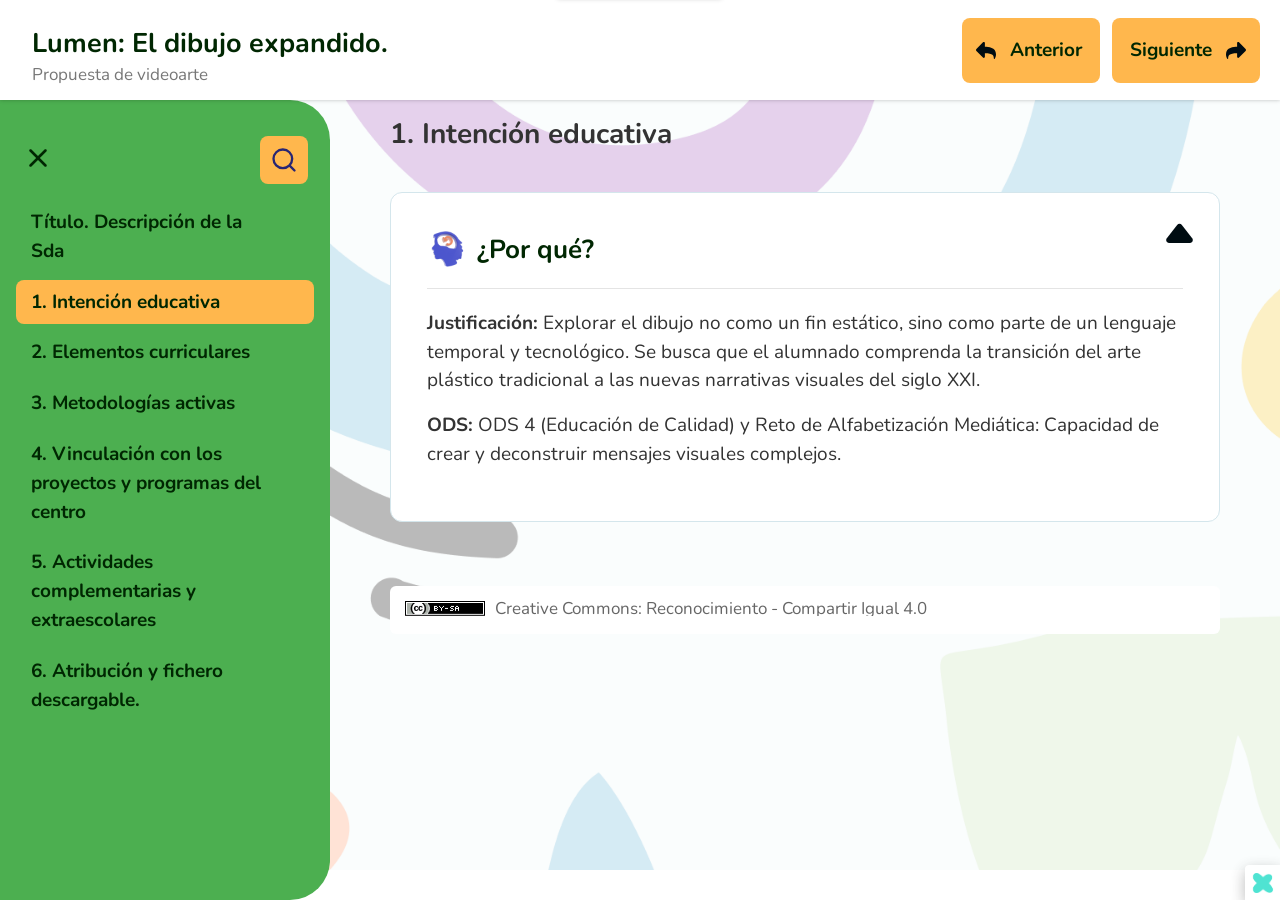
==== html/1-intencion-educativa.html @ 03135a55 "Estructura carpetas" ====
<!DOCTYPE html>
<html lang="es" id="exe-page-mopy9gt0-d9lezo7zp">
<head>
<meta charset="utf-8">
<meta name="generator" content="eXeLearning v4.0.0">
<meta name="viewport" content="width=device-width, initial-scale=1">
<link rel="license" type="text/html" href="https://creativecommons.org/licenses/by-sa/4.0/">
<title>1. Intención educativa | Lumen: El dibujo expandido.</title>
<link rel="icon" type="image/x-icon" href="../libs/favicon.ico">
<meta name="description" content="Etapa y Nivel: 2º Bachillerato 

Materias implicadas: Dibujo Artístico II y Fundamentos del Arte II.

Agrupamientos y Organización:

-Equipos de producción (3 alumnos): Para el rodaje y edición.
-Individual: Creación del storyboard dibujado y bitácora teórica.

Organización: El aula de dibujo se transforma en un &quot;set de experimentación&quot; con zonas de iluminación controlada.

Temporalización: 10 sesiones (4 teóricas de análisis y guionización, 6 prácticas de grabación y montaje).

Productos finales:

-Infografía Interactiva (Obligatorio): Un &quot;Moodboard Interactivo&quot; que incluya los referentes del videoarte (ej. Bill Viola, Nam June Paik) y los esquemas de iluminación/composición dibujados por el alumnado.
-Pieza de Videoarte (Opción Vídeo): Creación de una obra audiovisual de 1 a 2 minutos que combine dibujo analógico (stop-motion, dibujo sobre metraje o texturas reales) con edición digital, explorando un concepto abstracto.

Herramientas tecnológicas: eXelearning, cámaras de smartphone/DSLR, software de edición (Premiere o CapCut), Genially o Canva para la infografía y tabletas gráficas (opcional).">
<script>document.querySelector("html").classList.add("js");</script><script src="../libs/jquery/jquery.min.js"> </script><script src="../libs/common_i18n.js"> </script><script src="../libs/common.js"> </script><script src="../libs/exe_export.js"> </script><script src="../search_index.js"> </script><script src="../libs/bootstrap/bootstrap.bundle.min.js"> </script><link rel="stylesheet" href="../libs/bootstrap/bootstrap.min.css">
<script src="../idevices/text/text.js"></script><link rel="stylesheet" href="../idevices/text/text.css">
<link rel="stylesheet" href="../content/css/base.css"><script src="../theme/style.js"> </script><link rel="stylesheet" href="../theme/style.css">
<script src="../libs/exe_math/tex-mml-svg.js"> </script>
</head>
<body class="exe-export exe-web-site">
<script>document.body.className+=" js"</script>
<div class="exe-content exe-export pre-js siteNav-hidden"><a href="#page-mopy9gt0-d9lezo7zp" id="skipNav">Skip to content</a> <nav id="siteNav">
<ul>
<li> <a href="../index.html" class="main-node no-ch">Título. Descripción de la Sda</a>
</li>
<li class="active"> <a href="../html/1-intencion-educativa.html" class="active no-ch">1. Intención educativa</a>
</li>
<li> <a href="../html/2-elementos-curriculares.html" class="no-ch">2. Elementos curriculares</a>
</li>
<li> <a href="../html/3-metodologias-activas.html" class="no-ch">3. Metodologías activas</a>
</li>
<li> <a href="../html/4-vinculacion-con-los-proyectos-y-programas-del-ce.html" class="no-ch">4. Vinculación con los proyectos y programas del centro</a>
</li>
<li> <a href="../html/5-actividades-complementarias-y-extraescolares.html" class="no-ch">5. Actividades complementarias y extraescolares</a>
</li>
<li> <a href="../html/6-atribucion-y-fichero-descargable.html" class="no-ch">6. Atribución y fichero descargable.</a>
</li>
</ul>
</nav><main id="page-mopy9gt0-d9lezo7zp" class="page"> <div id="exe-client-search" data-block-order-string="Caja %e" data-no-results-string="Sin resultados.">
</div>
<header class="main-header">
<div class="package-header"><p class="package-title">Lumen: El dibujo expandido.</p>
<p class="package-subtitle">Propuesta de videoarte</p></div>
<div class="page-header"><h1 class="page-title">1. Intención educativa</h1></div>
</header><div id="page-content-page-mopy9gt0-d9lezo7zp" class="page-content">
<article id="block-mopqwg3k-4oeb1uh8g" class="box">
<header class="box-head">
<div class="box-icon exe-icon">
<img src="../theme/icons/think_alt.png" alt="">
</div>
<h1 class="box-title">¿Por qué?</h1>
<button class="box-toggle box-toggle-on" title="Toggle content">
<span>Toggle content</span>
</button></header>
<div class="box-content">
<div id="idevice-mopqwg3k-d2ndpuplj" class="idevice_node text" data-idevice-path="../idevices/text/" data-idevice-type="text" data-idevice-component-type="json" data-idevice-json-data="{&quot;ideviceId&quot;:&quot;idevice-mopqwg3k-d2ndpuplj&quot;}">
<div class="exe-text-template">
    <p><strong>Justificación:</strong> Explorar el dibujo no como un fin estático, sino como parte de un lenguaje temporal y tecnológico. Se busca que el alumnado comprenda la transición del arte plástico tradicional a las nuevas narrativas visuales del siglo XXI.</p>
<p><strong>ODS:</strong> ODS 4 (Educación de Calidad) y Reto de Alfabetización Mediática: Capacidad de crear y deconstruir mensajes visuales complejos.</p>
</div>
</div>
</div>
</article>
</div></main><div class="nav-buttons">
<a href="../index.html" title="Anterior" class="nav-button nav-button-left"><span>Anterior</span></a>
<a href="../html/2-elementos-curriculares.html" title="Siguiente" class="nav-button nav-button-right"><span>Siguiente</span></a>
</div>
<footer id="siteFooter"><div id="siteFooterContent"> <div id="packageLicense" class="cc cc-by-sa"> <p> <span class="license-label">Licencia: </span><a href="https://creativecommons.org/licenses/by-sa/4.0/" class="license">Creative Commons: Reconocimiento - compartir igual 4.0</a></p>
</div>
</div></footer>
</div>
<p id="made-with-eXe"> <a href="https://exelearning.net/" target="_blank" rel="noopener"> <span>Creado con eXeLearning <span>(nueva ventana)</span></span></a></p>
</body>
</html>
---- idevices/text/text.css ----
/* Text iDevice (export CSS) */
.exe-text-activity > div {
    display: flow-root;
}

.exe-text-activity div.inline {
    display: flex;
}

.exe-text-activity div.inline dt {
    margin: 0 0 0 auto;
}

.exe-text-activity div.inline dd {
    margin-left: 10px;
}

.idevice_node.text .iDevice_buttons.feedback-button {
    margin-bottom: 1em;
}
---- content/css/base.css ----
.exe-content{
  background: #fff;
}

.exe-content .page-title{
  font-size: 1.45em;
}

.exe-content .box{
  margin-top: 20px;
  border: 1px solid #dbdbdb;
}

.exe-content .box-head {
  border-bottom: 1px solid #dbdbdb;
}

.exe-export .no-header .box-head {
  border-bottom: 0;
}

.exe-content .box-head .box-title {
  margin: 0;
  font-size: 1.2em;
}

.exe-content a{
  color: #5a7f0c;
}

.exe-content a:hover,
.exe-content a:focus{
  color: #71a300;
}

.exe-content h2{
  font-size: 1.45em;
}
.exe-content h3{
  font-size: 1.35em;
}
.exe-content h4{
  font-size: 1.25em;
}
.exe-content h5{
  font-size: 1.15em;
}

.exe-content a {
    text-decoration: none
}

.exe-content a:hover,
.exe-content a:focus {
    text-decoration: underline
}

/* Underlined links */
.box-content a {
    text-decoration: underline;
}
.box-content a:hover {
    text-decoration: none;
}
.box-content a:focus {
    text-decoration: underline;
}

@media print {
    .external-iframe-src {
        display: block !important;
        margin: 2em 0;
        font-size: .95em;
        text-align: center
    }

    #made-with-eXe {
        display: none
    }
}

.external-iframe {
    border: 0
}

.pre-code {
    background: #112C4A;
    color: #E7ECF1;
    font-family: Monaco, Courier, monospace;
    border-radius: 9px;
    font-size: 12px;
    margin: 2em 1em;
    overflow: auto;
    padding: 20px
}

.exe-dl {
    margin-bottom: 2em;
    margin-left: 1.5em
}

.exe-dl dt {
    font-weight: bold
}

.exe-dl dd {
    margin: 1em 1.5em
}

.js .exe-dl dt {
    margin: 1.2em 0 0 0
}

.exe-dl dt a {
    text-decoration: underline
}

.exe-dl .icon {
    font-family: Arial, sans-serif;
    display: block;
    width: 20px;
    height: 20px;
    font-size: 16px;
    margin-right: 1em;
    line-height: 20px;
    text-align: center;
    float: left;
    border-radius: 2px;
    position: relative
}

@media all and (min-width: 1px) {
    .exe-dl dt a {
        align-items: center;
        display: flex;
        text-decoration: none
    }

    .exe-dl .icon {
        height: 18px;
        line-height: 18px;
        width: 18px;
        padding: 1px;
        font: 18px monospace;
        font-weight: bold;
        display: flex;
        justify-content: center;
        align-items: center
    }
}

.exe-dl-toggler {
    height: 20px;
    margin: 1.5em
}

.exe-dl-toggler a {
    margin-left: 0;
    font-weight: bold
}

.js .exe-dl dd {
    display: none;
    padding-left: 0;
    margin: 1em 1em 1em 37px
}

/* Math */
.exe-math {
    display: block;
    margin: 2em 0
}

.exe-math,
.MathJax_Display {
    text-align: left !important
}

.exe-math.position-center,
.position-center .MathJax_Display,
[style*="text-align: center"] .MathJax_Display {
    text-align: center !important
}

.exe-math.position-right,
.position-right .MathJax_Display,
[style*="text-align: right"] .MathJax_Display {
    text-align: right !important
}

.js .show-image .exe-math-code,
.js .show-code .exe-math-img {
    display: none
}

.exe-math-links {
    font-size: .85em
}

.exe-math-inline {
    display: inline;
    margin: 0 .1em !important
}

/* TinyMCE: Images and media */
.exe-figure {
    margin: 2em 0;
    max-width: 100%
}

.position-center {
    margin: 2em auto
}

.position-right {
    margin: 2em 0 2em auto
}

.float-left {
    float: left;
    margin: .5em 1.5em 1em 0
}

.float-right {
    float: right;
    margin: .5em 0 1em 2em
}

.figcaption {
    padding-top: .2em
}

.figcaption.header {
    padding-top: 0;
    padding-bottom: .2em
}

/* TinyMCE templates */
.exe-layout-2-cols,
.exe-layout-3-cols {
    width: 100%
}

.exe-col{
    box-sizing: content-box;
}

.exe-layout-2-cols .exe-col {
    float: left;
    width: 49%
}

.exe-layout-2-cols .exe-col-1 {
    padding-right: 1%
}

.exe-layout-2-cols .exe-col-2 {
    padding-left: 1%
}

.exe-layout-2-30-70 .exe-col {
    width: 69%
}

.exe-layout-2-30-70 .exe-col-1 {
    width: 29%
}

.exe-layout-2-70-30 .exe-col {
    width: 29%
}

.exe-layout-2-70-30 .exe-col-1 {
    width: 69%
}

.exe-layout-3-cols .exe-col {
    float: left;
    width: 32%
}

.exe-layout-3-cols .exe-col-1,
.exe-layout-3-cols .exe-col-2 {
    padding-right: 2%
}

pre.mermaid {
    margin: 1.5em 0;
    text-align: center;
    width: 100%;
    min-width: 200px;
}

/* Blocks */
.exe-block-warning {
    background: #FCF8E3;
    color: #796034;
    border: 1px solid #FAEBCC;
    padding: 0 1em;
    border-radius: 4px
}

p.exe-block-warning {
    padding: 1em
}

.exe-block-alert {
    background: #ffc;
    color: #855000;
    border: 1px solid #FFF099;
    padding: 0 1em;
    border-radius: 4px
}

p.exe-block-alert {
    padding: 1em
}

.exe-block-danger {
    background: #FEF0EF;
    color: #973C3B;
    border: 1px solid #F3DADD;
    padding: 0 1em;
    border-radius: 4px
}

p.exe-block-danger {
    padding: 1em
}

.exe-block-info {
    background: #E1F1F9;
    color: #2B627D;
    border: 1px solid #C9EDF4;
    padding: 0 1em;
    border-radius: 4px
}

p.exe-block-info {
    padding: 1em
}

.exe-block-success {
    background: #E5F3E0;
    color: #336634;
    border: 1px solid #DEEDD1;
    padding: 0 1em;
    border-radius: 4px
}

p.exe-block-success {
    padding: 1em
}

.exe-content .exe-block-warning a,
.exe-content .exe-block-warning a:hover,
.exe-content .exe-block-warning a:focus {
    color: #4F360A
}

.exe-content .exe-block-alert a,
.exe-content .exe-block-alert a:hover,
.exe-content .exe-block-alert a:focus {
    color: #5B2600
}

.exe-content .exe-block-danger a,
.exe-content .exe-block-danger a:hover,
.exe-content .exe-block-danger a:focus {
    color: #6D1211
}

.exe-content .exe-block-info a,
.exe-content .exe-block-info a:hover,
.exe-content .exe-block-info a:focus {
    color: #063853
}

.exe-content .exe-block-success a,
.exe-content .exe-block-success a:hover,
.exe-content .exe-block-success a:focus {
    color: #093C0A
}

div.exe-block-warning,
div.exe-block-alert,
div.exe-block-danger,
div.exe-block-info,
div.exe-block-success {
    margin: 1em 0
}

/* RTL support */
body [dir='rtl'] {
    text-align: start
}

/* Autoclear */
.exe-content .idevice_body,
.exe-clear {
    overflow: auto
}

/* JavaScript on/offf */
.js-hidden {
    display: none;
}

.exe-hidden,
.js-required,
.js .js-hidden,
.exe-mindmap-code {
    display: none
}

.js .js-required {
    display: block
}

.box-toggle {
    display: none;
}

.js .box-toggle {
    display: inline-block;
}

.sr-av,
.js .js-sr-av,
.exe-hidden-accessible,
.js .exe-tooltip-text {
    position: absolute;
    overflow: hidden;
    clip: rect(0 0 0 0);
    clip: rect(0, 0, 0, 0);
    height: 0
}

/* Tables */
.exe-table {
    margin: 2em auto;
    max-width: 100%;
    border: 1px solid #CCC;
    border-collapse: collapse;
    border-spacing: 0
}

.exe-table tr {
    background: #fff
}

.exe-table caption {
    padding: .5em 0;
    text-align: center;
    font-style: italic;
    caption-side: top;
}

.exe-table td,
.exe-table th {
    border: 1px solid #CCC;
    margin: 0;
    padding: 0.5em 1em
}

.exe-table thead {
    background: #ddd;
    color: #000;
    text-align: left
}

.exe-table tr:nth-child(2n-1) td,
.exe-table tbody tr:nth-child(2n-1) th {
    background: #F4F4F4
}

.exe-table tbody tr:nth-child(2n) th {
    background: #F4F4F4
}

.exe-table tbody tr:nth-child(2n-1) th {
    background: #E4E4E4
}

.exe-table thead+tbody tr:nth-child(2n) th {
    background: #fff
}

.exe-table thead+tbody tr:nth-child(2n-1) th {
    background: #F4F4F4
}

.exe-table-minimalist {
    margin: 2em auto;
    border-collapse: collapse
}

.exe-table-minimalist tr {
    background: #fff
}

.exe-table-minimalist thead th {
    color: #000;
    padding: .6em 1.5em .6em .8em;
    border-bottom: 2px solid #CCC;
    text-align: left
}

.exe-table-minimalist td,
.exe-table-minimalist tbody th {
    border-bottom: 1px solid #ccc;
    color: #555;
    padding: .5em 1.5em .5em .8em
}

.exe-table-minimalist tbody tr:hover td,
.exe-table-minimalist tbody tr:hover th {
    color: #222
}

.exe-table-minimalist tr:nth-child(2n-1) td,
.exe-table-minimalist tbody tr:nth-child(2n-1) th {
    background: #F9F9F9
}

.exe-table-minimalist caption {
    text-align: center;
    font-style: italic;
    border-bottom: 2px solid #CCC;
    padding: .6em 0
}

/* Responsive tables */
.exe-table-responsive {
    display: block;
    overflow-x: auto;
    border: none
}

.exe-table-responsive,
.exe-table-responsive th,
.exe-table-responsive tr,
.exe-table-responsive td {
    width: auto !important
}

/* Tooltips */
body .qtip {
    font-size: .85em;
    line-height: 1.5em
}

.qtip .exe-tooltip-text {
    position: relative;
    overflow: auto;
    clip: auto;
    height: auto
}

/* Structured lists */
ol.auto-numbered {
    counter-reset: item
}

.auto-numbered ol {
    counter-reset: item
}

.auto-numbered li {
    display: block
}

.auto-numbered li:before {
    content: counters(item, ".") ".- ";
    counter-increment: item
}

/* Blockquote + Cite */
.exe-quote-cite cite {
    display: block;
    text-align: right;
    margin-top: -.5em
}

/* File information */
.exe-link-data {
    font-size: .8em;
    margin: 0 .2em
}

.exe-link-data abbr {
    cursor: help
}

/* Quote With Authorship */
.styled-qc {
    font-family: Georgia, serif;
    font-style: italic;
    margin: 1.5em 2.5em;
    padding: 0.25em 3.5em;
    position: relative
}

.styled-qc:before {
    display: block;
    content: "\201C";
    font-size: 5em;
    position: absolute;
    left: 0;
    top: -20px
}

/* Responsive design */
iframe,
object,
embed {
    max-width: 100%
}

img,
video {
    max-width: 100%;
    height: auto
}

@media all and (max-width: 992px) {
    .exe-layout-3-cols .exe-col {
        float: none;
        width: 100%;
        padding: 0
    }

    .exe-layout-3-cols .exe-col .exe-figure {
        margin: 2em auto
    }
}

@media all and (max-width: 780px) {
    .styled-qc {
        margin: 1.5em .5em
    }

    .exe-layout-2-cols .exe-col {
        float: none;
        width: 100%;
        padding: 0
    }

    .exe-layout-2-cols .exe-col .exe-figure {
        margin: 2em auto
    }
}

/* Made with eXeLearning */
#made-with-eXe {
    margin: 0;
    position: fixed;
    bottom: 0;
    right: 0
}

#made-with-eXe a {
    text-decoration: none;
    box-shadow: rgba(0, 0, 0, 0.35) 0px 5px 15px;
    border-top-left-radius: 4px;
    color: #222;
    font-size: 11px;
    font-family: Arial, sans-serif;
    line-height: 35px;
    width: 35px;
    height: 35px;
    background: #fff url(../img/exe_powered_logo.png) no-repeat 3px 50%;
    display: block;
    background-size: auto 20px;
    text-decoration: none;
    transition: .5s;
    opacity: .8
}

#made-with-eXe span {
    padding-left: 35px;
    padding-right: 5px
}

#made-with-eXe span span {
    position: absolute;
    overflow: hidden;
    clip: rect(0 0 0 0);
    clip: rect(0, 0, 0, 0);
    height: 0
}

#made-with-eXe a:hover {
    width: auto;
    padding: 0 5px;
    background-position: 5px 50%;
    opacity: 1
}

/* Search bar */
#exe-client-search-reset {
    display: none;
}
#exe-client-search-reset.visible {
    display: inline;
}
.exe-client-search-result{
    padding:0;
    background-color: #FFF3A0;
    color: #1A1A1A;
}

/* Box toggler */
.exe-export article.minimized .box-content{
    display: none;
}

/* BOX no visible */
.exe-export article.novisible.box{
    display: none  !important;
}

/* iDevice no visible */
.exe-export article.box .idevice_node.novisible{
    display: none  !important;
}

/* Teacher mode */
html:not(.mode-teacher) .js .teacher-only {
    display: none !important;
}

/* ========================================
   Architecture v3.1 - Common Theme Overrides
   ========================================
   These rules support the new HTML structure and
   load BEFORE theme-specific styles.
   ======================================== */

/* Navigation: Hide nested sections by default, show active paths */
#siteNav .other-section {
    display: none;
}
#siteNav li.active > .other-section,
#siteNav li.current-page-parent > .other-section {
    display: block;
}

/* Site footer extra section */
#siteFooterExtra {
    margin-bottom: 2em;
    color: #555;
    font-size: 0.95em;
}

/* Skip navigation link */
#skipNav {
    position: fixed;
    top: -50px;
    left: 50%;
    transform: translateX(-50%);
    background-color: #000;
    color: #fff;
    text-align: center;
    font-weight: bold;
    font-size: 0.95em;
    text-decoration: underline;
    padding: 0.5em 1em;
    z-index: 1000;
    display: inline-block;
    box-shadow: 0 2px 5px rgba(0,0,0,0.3);
    outline: 3px solid #fff;
    outline-offset: -3px;
    transition: top 0.3s ease, opacity 0.3s ease;
}

#skipNav:focus {
    top: 5px;
}

/* Print styles for header elements */
@media print {
    body #header,
    body #emptyHeader,
    body #nodeDecoration {
        height: auto !important;
        min-height: 0;
        border: none;
        padding: 0;
    }
    body #headerContent {
        padding-top: 40px;
    }
}
---- theme/style.css ----
@charset "UTF-8";
@font-face {
    font-family: "Nunito";
    src: url(fonts/Nunito-Italic.woff2) format("woff2"),
        url(fonts/Nunito-Italic.woff) format("woff");
    font-style: italic;
    font-display: swap;
}

@font-face {
    font-family: "Nunito";
    src: url(fonts/Nunito-Regular.woff2) format("woff2"),
        url(fonts/Nunito-Regular.woff) format("woff");
    font-style: normal;
    font-display: swap;
}

@font-face {
    font-family: "Nunito";
    src: url(fonts/Nunito-BoldItalic.woff2) format("woff2"),
        url(fonts/Nunito-BoldItalic.woff) format("woff");
    font-weight: bold;
    font-style: italic;
    font-display: swap;
}

@font-face {
    font-family: "Nunito";
    src: url(fonts/Nunito-Bold.woff2) format("woff2"),
        url(fonts/Nunito-Bold.woff) format("woff");
    font-weight: bold;
    font-style: normal;
    font-display: swap;
}

a {
    text-decoration: none;
}

.page-title {
    font-weight: bold;
    margin-top: 32px;
}

.page > header .package-title,
.siteNav-off .page > header .package-title,
.exe-single-page .package-header .package-title {
    padding-left: 32px;
    width: calc(100% - 470px);
    white-space: nowrap;
    overflow: hidden;
    text-overflow: ellipsis;
    color: #002702;
    margin: 0;
    line-height: 1.2em;
}

.exe-teacher-mode-toggler .page > header .package-title,
.exe-teacher-mode-toggler.siteNav-off .page > header .package-title {
    width: calc(100% - 550px);
}

.exe-single-page .package-header .package-title {
    width: 100%;
}

.exe-scorm .page .page-header .page-title,
.exe-ims .page .page-header .page-title,
.exe-epub .page .page-header .page-title {
    width: 100%;
}

.exe-scorm .page > header .package-title,
.exe-scorm .siteNav-off .page > header .package-title,
.exe-ims .page > header .package-title,
.exe-ims .siteNav-off .page > header .package-title,
.exe-epub .page > header .package-title,
.exe-epub .siteNav-off .page > header .package-title,
.exe-ims .page > header .package-title {
    width: 100%;
}

.package-subtitle {
    width: 100%;
    position: absolute;
    left: 32px;
    bottom: -.2em;
    font-size: .9em;
    color: #777;
}

.exe-web-site .package-subtitle {
    max-width: 70%;
    white-space: nowrap;
    text-overflow: ellipsis;
    overflow: hidden;
}

.siteNav-off .page > header .package-subtitle {
    left: 24px;
}

@media (max-width: 750px) {
    .package-subtitle {
        font-size: 1em;
    }
}

body:has(.package-subtitle) .package-title,
body.exe-single-page:has(.package-subtitle) .package-node h1 {
    position:relative;
    top: -.2em;
}

main header:not(#head) {
    padding: 0 !important;
    margin: 0 !important;
    max-width: none !important;
}

.page > header {
    position: fixed;
    top: 0;
    right: 0;
    left: 0;
    z-index: 400;
    height: 100px;
    display: flex !important;
    align-items: center;
    background-color: #fff;
    box-shadow: 0 0 4px 0 rgba(0, 0, 0, 0.25);
}

body.exe-export {
    padding: 1em 0;
}

body.exe-export.exe-scorm,
body.exe-export.exe-ims,
body.exe-export.exe-epub {
    padding: 0;
}

.exe-web-site .package-header {
    width: 100%;
}

body.exe-scorm .package-title,
body.exe-ims .package-title,
body.exe-epub .package-title{
    position: absolute;
    top: 20px;
    left: 0;
    font-weight: normal;
    font-size: .95em;
    color: #777;
}

body.exe-scorm .package-subtitle,
body.exe-ims .package-subtitle,
body.exe-epub .package-subtitle {
    position: absolute;
    clip: rect(1px 1px 1px 1px); /* IE6, IE7 */
    clip: rect(1px, 1px, 1px, 1px);
}

body.exe-scorm .page-title,
body.exe-ims .page-title,
body.exe-epub .page-title {
    padding: 0 32px;
}

@media (max-width: 750px) {
    body.exe-scorm .page-title,
    body.exe-ims .page-title,
    body.exe-epub .page-title {
        padding: 0 24px;
    }
}

body.exe-web-site {
    padding: 0;
}

.exe-content a {
    color: #0d77d1;
}
.exe-content a:hover,
.exe-content a:focus {
    color: #0a60ab;
    text-decoration: none;
}

/* Effects */
.exe-accordion .fx-accordion-title, 
.fx-pagination .fx-current a {
    background-color:#004900;
}
.exe-fx a{
    color: #006304;
}
.exe-fx a:hover,
.exe-fx a:focus {
    color: #26892A;
}

.exe-download-package-link a {
    background: #004900;
    color: #fff;
}

.exe-download-package-link a {
    background: #002702;
    color: #fff;
}

#node-content-container.exe-content #node-content {
    padding-top: 20px;
    padding-bottom: 20px;
    max-width: 1280px;
    margin: 0 auto;
    display: block;
}

.exe-content {
    font-family: "Nunito", Arial, Verdana, Helvetica, sans-serif;
    font-size: 120%;
    color: #333;
    background-color: #f4f4f4;
    background: url(img/background.png);
    background-size: cover;
    background-position: center;
    background-repeat: no-repeat;
    background-attachment: fixed;
}

body#tinymce {
    font-family: "Nunito", Arial, Verdana, Helvetica, sans-serif;
    font-size: 120%;
}

.js .exe-export .exe-content {
    min-height: calc(100vh - 30px);
}

.js .in-iframe .exe-content {
    min-height: 0;
}

.exe-content .package-title,
.exe-single-page .package-header .package-title {
    font-size: 1.7rem;
    text-align: left;
    font-weight: 700;
}

.exe-single-page .package-node {
    margin-bottom: 3.5em;
}

.exe-content .box {
    margin: 35px 0;
    border: 1px solid #d4e6ec;
}

.exe-web-site .exe-content .box {
    margin: 40px 0;
}

.exe-content .box-head {
    border-bottom: 0;
}
#node-content-container.exe-content .box.hidden-idevices {
    border-style: solid;
}

.exe-content .box header {
    min-height: 60px;
    border-bottom: 1px solid #e4e4e4;
}

.exe-content .box-head .box-title {
    color: #002702;
    font-size: 1.65rem !important;
    font-weight: 700;
}

/* Teacher mode visual indicator */
.exe-content article.box.teacher-only {
    border: 2px solid #FFB74D;
}

.exe-content .box.teacher-only header {
  border-bottom-color: #002702;
}

.exe-content article.box .idevice_node.teacher-only {
    border: 2px solid #FFB74D;
    border-radius: 12px;
    padding: 16px;
}

#node-content article.box.exe-teacher-highlight,
#node-content .idevice_node.exe-teacher-highlight {
    border: 2px solid #FFB74D !important;
}

.exe-content .box-head .exe-icon {
    float: left;
}

.exe-web-site .page-content,
#exe-client-search,
.exe-web-site main > header,
.exe-export .exe-content {
    max-width: 1280px;
    padding: 0 60px;
    margin: 0 auto;
}

.exe-single-page .exe-content {
    max-width: 100% !important;
}

.exe-single-page .exe-content main,
.exe-single-page .exe-content footer {
    max-width: 1280px;
    margin: 0 auto;
}
.exe-single-page .exe-content main {
    padding-top: 4em;
}

.exe-web-site .exe-content {
    max-width: none;
    padding: 0;
}

.exe-scorm .exe-export main,
.exe-ims .exe-export main,
.exe-epub .exe-export main {
    padding-top: 5em;
    padding-bottom: 1em;
}

body.exe-export.exe-scorm .exe-content,
body.exe-export.exe-ims .exe-content,
body.exe-export.exe-epub .exe-content {
    padding: 0 40px;
}
.exe-content.cover-on .exe-interactive-video,
.exe-content .exe-interactive-video {
    width: 100%;
}

.exe-export main {
    padding-top: 1.5em;
}
.exe-web-site main {
    padding-top: 4.5em;
}

/* siteNav */
#siteNav {
    float: left;
    padding: 100px 16px 48px 16px;
    background-color: #4caf50;
    height: calc(100vh - 100px);
    border-radius: 0 40px 40px 0;
    width: 330px;
    z-index: 1;
    position: fixed;
    transition: left 0.3s ease;
    left: 0;
    top: 100px;
    overflow: visible;
}
#siteNav::-webkit-scrollbar {
    display: none;
}

#siteNav > ul {
    max-height: calc(100vh - 230px);
    overflow-y: auto;
    margin: 0;
    padding: 0;
}

#siteNav > ul::-webkit-scrollbar {
    display: none;
}

#siteNav .other-section {
    display: none;
}
#sidebar-nav.fixed,
#sidebar-nav {
    position: fixed;
}
body.siteNav-off #siteNav {
    left: -330px;
}
.exe-web-site main.page {
    box-sizing: border-box;
    width: 100%;
    padding-left: 330px;
    padding-bottom: 24px;
    transition: padding 0.3s ease;
}
.exe-web-site #siteFooter {
    padding-left: 390px;
    padding-right: 60px;
    padding-bottom: 2em;
    transition: padding 0.3s ease;
}
.exe-scorm #siteFooter,
.exe-ims #siteFooter,
.exe-epub #siteFooter {
    padding-bottom: 40px;
}
body.siteNav-off main.page,
body.siteNav-off #siteFooter {
    padding-left: 20px;
}
#siteNav ul,
#siteNav li {
    margin: 0;
    padding: 0;
    list-style: none;
}

#siteNav li {
    margin-bottom: 6px;
}

#siteNav a {
    color: #002702;
    display: block;
    padding: 8px 15px;
    border-radius: 8px;
    transition: background-color 0.5s ease;
    font-weight: 700;
    padding-right: 40px;
}

#siteNav a.active {
    color: #002702;
    background-color: #ffb74d;
    font-weight: bold;
    margin-bottom: 6px;
}

#siteNav a.highlighted-link {
    color: #fff;
    margin-top: 10px;
    background: #2e9132 url(img/book_white.svg) no-repeat 8px center;
    padding-left: 42px;
}

#siteNav a.highlighted-link.active {
    background: #ffb74d url(img/book_white.svg) no-repeat 8px center !important;
    color: #002702;
}

#siteNav a.highlighted-link:hover {
    background: #1a7d1e url(img/book_white.svg) no-repeat 8px center !important;
    color: #fff;
}
#siteNav a.highlighted-link:focus {
    background: #1a7d1e url(img/book_white.svg) no-repeat 8px center !important;
    color: #fff;
}

#siteNav a:hover {
    background: #e49929;
    text-decoration: none;
    color: #002702;
}

#siteNav ul ul a {
    padding-left: 35px;
    font-size: 0.95em;
    background-color: #ffeba1;
    color: #002702;
    transition: background-color 0.5s ease;
}

.current-page-parent a {
    background-color: #ffeba1;
    margin-bottom: 6px;
    color: #002702 !important;
}

#siteNav ul ul ul a {
    padding-left: 55px;
    font-size: 0.9em;
}

#siteNav ul ul ul ul a {
    padding-left: 75px;
}

.daddy {
    background: url(img/arrow_down_color.svg) no-repeat right 16px center / 22px !important;
}
.active .active.daddy {
    background: #ffb74d url(img/arrow_color.svg) no-repeat right 16px center /
        22px !important;
}
.active .daddy {
    background: #ffeba1 url(img/arrow_down_color.svg) no-repeat right 16px
        center / 22px !important;
}
#siteNav .current-page-parent > .daddy {
    background: #ffeba1 url(img/arrow_color.svg) no-repeat right 16px center /
        22px !important;
    margin-bottom: 6px;
}
.current-page-parent .daddy {
    background: #ffeba1 url(img/arrow_down_color.svg) no-repeat right 16px
        center / 22px !important;
}
.daddy:hover {
    background: #e49929 url(img/arrow_down_color.svg) no-repeat right 16px
        center / 22px !important;
}
.active.daddy:hover {
    background: #e49929 url(img/arrow_color.svg) no-repeat right 16px center /
        22px !important;
}

/* pagination */
.nav-buttons .nav-button,
button.toggler {
    position: fixed;
    top: 18px;
    right: 65px;
    display: inline-block;
    width: auto;
    height: auto;
    background-image: url(img/back_arrow.svg);
    background-size: 20px;
    background-color: #ffb74d;
    background-repeat: no-repeat;
    border-radius: 8px;
    z-index: 999;
    border: 0;
    transition: background-color 0.5s ease;
    padding: 18px;
    color: #002702;
    font-weight: 600;
}

.nav-buttons span.nav-button {
    opacity: 0.5;
    filter: grayscale(1);
    cursor: not-allowed;
}
.nav-buttons .nav-button-left {
    background-position: left 14px center;
    padding-left: 48px;
    right: 180px;
}
.nav-buttons .nav-button-right {
    background-position: right 14px center;
    padding-right: 48px;
    background-image: url(img/forward_arrow.svg);
    right: 20px;
}

.nav-buttons a:hover,
.nav-buttons a:focus,
button.toggler:hover,
button.toggler:focus {
    background-color: #e49929;
    border-color: #e49929;
    text-decoration: none;
    color: #002702;
}
button#siteNavToggler {
    left: 10px;
    top: 130px;
    background: url(img/menu_open.svg) no-repeat 12px / 32px;
    width: 40px;
    height: 40px;
    border-radius: 8px;
    box-sizing: content-box;
    padding: 8px;
}

#siteNavToggler:hover {
    background-color: #2e9132;
}
body.siteNav-off button#siteNavToggler {
    left: 0;
    top: 130px;
    padding: 8px 8px 8px 17px;
    border-radius: 0 8px 8px 0;
    background: #ffb74d url(img/menu_closed.svg) no-repeat 16px / 32px;
}
body.siteNav-off button#siteNavToggler:hover {
    background-color: #e49929;
}

#siteNavToggler .sr-av {
    display: none;
}

body.siteNav-off button#siteNavToggler .sr-av {
    color: #002702;
}

#exe-client-search-reset span,
#packageLicense .license-label {
    position: absolute;
    clip: rect(1px 1px 1px 1px); /* IE6, IE7 */
    clip: rect(1px, 1px, 1px, 1px);
}

.box-toggle span {
    display: none;
}

/* Box toggler */
.box {
    background-color: #ffffff;
    border: 1px solid #eaecf0;
    border-radius: 12px;
    padding: 2.25rem;
    margin-bottom: 32px;
}

.exe-export .box {
    position: relative;
}
.exe-export .box-toggle {
    width: 40px;
    height: 40px;
    background: url(img/arrow.svg);
    background-size: auto 20px;
    background-repeat: no-repeat;
    background-position: center;
    border-radius: 50%;
    border: 0;
    position: absolute;
    top: 20px;
    right: 20px;
    transition: transform 0.2s ease-in-out;
}

.exe-export .minimized .box-toggle {
    transform: rotate(180deg);
}

#node-content-container.exe-content .box-head .exe-icon {
    width: 60px;
    height: 60px;
    font-size: 40px;
}

#node-content-container.exe-content .box-head .exe-icon img {
    height: 40px;
}

.exe-export .box-icon img {
    display: block;
    float: left;
    margin-right: 10px;
}

.exe-export .box-icon img {
    width: 40px;
    height: auto;
}

.exe-export .box-title {
    padding-top: 5px;
}

.exe-export .box.minimized .box-head {
    border-bottom: 1px solid #ddd;
}

.exe-export .box.no-header.minimized .box-head {
    border-color: #fff;
}

.exe-export .box .box-content {
    padding-top: 20px;
}

.exe-export .box.no-header .box-content {
    background: none;
    border: none;
    padding: 20px 0;
}
.exe-export #siteFooterContent {
    background-color: white;
    padding: 14px;
    border-radius: 6px;
    width: 100%;
    max-width: 1160px;
    margin: 0 auto;
}
#siteFooterContent #packageLicense {
    margin: 0;
}

/* Table */

.exe-content table {
    display: table;
    overflow-x: auto;
    -webkit-overflow-scrolling: touch;
    max-width: 100% !important;
}

/* Licenses */
#packageLicense {
    text-align: left;
    font-size: 0.9em;
    color: #555;
    line-height: 1em;
    margin: 2.5em 0 2em 0;
    border: 1px solid transparent;
    border-radius: 2px;
}
#packageLicense p {
    margin: 0;
}
#packageLicense a {
    color: #666;
    text-transform: capitalize;
    display: inline-block;
    white-space: nowrap;
    text-overflow: ellipsis;
    max-width: 100%;
    overflow: hidden;
    line-height: 15px;
}
#packageLicense a:hover,
#packageLicense a:focus {
    text-decoration: none;
    color: #b04721;
}
#packageLicense.propietary {
    position: absolute;
    overflow: hidden;
    clip: rect(0, 0, 0, 0);
    height: 0;
}
#packageLicense.cc {
    padding: 0 20px 0 90px;
    background: url(img/licenses.gif) no-repeat 0 0;
}
#packageLicense.cc-by-sa {
    background-position: 0 -100px;
}
#packageLicensea.cc-by-nd {
    background-position: 0 -200px;
}
#packageLicense.cc-by-nc {
    background-position: 0 -300px;
}
#packageLicense.cc-by-nc-sa {
    background-position: 0 -400px;
}
#packageLicense.cc-by-nc-nd {
    background-position: 0 -500px;
}
#packageLicense.cc-0 {
    background-position: 0 -600px;
}

/* iDevice buttons */
.exe-content .iDevice_buttons input,
.exe-content .iDevice_buttons button {
    background: #fff;
    color: #555;
    border: 1px solid #ccc;
    padding: 4px 10px;
    border-radius: 4px;
    transition: 0.5s ease;
}
.exe-content .iDevice_buttons input:hover,
.exe-content .iDevice_buttons input:focus,
.exe-content .iDevice_buttons button:hover,
.exe-content .iDevice_buttons button:focus {
    box-shadow: 2px 2px 4px #dbdbdb;
    color: #000;
    border-color: #bbb;
}

/* Page counter */
.page-counter {
    text-align: right;
    margin: 0 0 0.5em 0;
    font-size: 0.9em;
    color: #777;
    font-weight: 400;
    background: #fff;
    position: fixed;
    top: 38px;
    right: 32px;
    margin: 0;
    padding: 0;
    color: #777;
    text-align: right;
}

.exe-web-site .page-counter {
    right: 366px;
}

.exe-teacher-mode-toggler.exe-web-site .page-counter {
    right: 450px;
}

/* Search bar */
body.siteNav-off.exe-search-on button#searchBarTogger,
body.exe-search-on button#searchBarTogger {
    display: inline-block;
}
#exe-client-search-form p {
    margin-top: 4em;
}
#exe-client-search-form p {
    display: flex;
    width: 100%;
    flex-direction: row;
    flex-wrap: nowrap;
    gap: 6px;
}

button#searchBarTogger {
    right: auto;
    left: 260px;
    top: 136px;
    background: #ffb74d url(img/search.svg) no-repeat center / 28px;
    width: 48px;
    height: 48px;
    display: none;
}
body.siteNav-off button#searchBarTogger {
    top: 220px;
    left: 0px;
    padding-left: 50px;
    border-radius: 0 8px 8px 0;
    display: none;
}
#exe-client-search {
    display: none;
    margin-bottom: 30px;
}
#exe-client-search-text {
    flex: 1 1 auto;
    min-width: 0;
    display: inline;
    height: 48px;
}
#exe-client-search-submit {
    text-indent: -999em;
    background: #ffb74d url(img/search.svg) no-repeat center / 28px;
    border: none;
    border-radius: 4px;
    background-position: center;
}
#exe-client-search-reset.visible {
    background: #c0c0c0 url(img/menu_open.svg) no-repeat center / 28px;
    display: inline-block;
    vertical-align: middle;
    border-radius: 4px;
}
#exe-client-search-submit,
#exe-client-search-reset.visible {
    height: 48px;
    flex: 0 0 48px;
}
#exe-client-search-reset:hover,
#exe-client-search-reset:focus {
    opacity: 1;
}
#exe-client-search-submit:hover,
#exe-client-search-submit:focus {
    background-color: #ffb74d;
}
#exe-client-search-results-list ul,
#exe-client-search-results-list li {
    margin: 2em 0;
    padding: 0;
    list-style: none;
}
#exe-client-search-results-list li {
    margin: 0 0 1em 0;
}
#exe-client-search-results-list p {
    margin-top: 2em;
}

#exe-client-search-results-list ul,
#exe-client-search-results-list p {
    background-color: #ffffff;
    border-radius: 12px;
    padding: 2.25rem;
}

/* Modo docente */

#teacher-mode-toggler-wrapper {
    float: none;
    position: absolute;
    top: 18px;
    right: 335px;
    display: flex;
    align-items: center;
    padding: 4px 36px 4px 4px;
    margin: 0 10px 0 0;
    height: 64px;
    background-image: url(img/teacher_hat.svg);
    background-repeat: no-repeat;
    background-position: right center;
    background-size: 28px;
}
#teacher-mode-toggler-wrapper .form-check-label {
    position: absolute;
    clip: rect(1px 1px 1px 1px); /* IE6, IE7 */
    clip: rect(1px, 1px, 1px, 1px);
}
#teacher-mode-toggler-wrapper .form-check-input {
    width: 2.6em;
    height: 1.4em;
}
#teacher-mode-toggler-wrapper .form-check-input:checked {
    background-color: #ffcc00;
    border-color: #ffcc00;
}
#teacher-mode-toggler-wrapper .form-check-input:focus {
    border-color: #ffcc00;
    box-shadow: 0 0 0 0.25rem rgba(255, 204, 0, 0.25);
}
#teacher-mode-toggler-wrapper .form-check-input:focus {
    background-image: url(img/switch.svg);
    background-size: 16px;
    background-repeat: no-repeat;
    background-position: left 1.6px center;
}
.mode-teacher #teacher-mode-toggler-wrapper .form-check-input:focus {
    background-image: url(img/switch_white.svg);
    background-position: right 1.6px center;
}

/* Responsive design */

@media (max-width: 1440px) {
    .siteNav-off #siteNavToggler .sr-av {
        display: none;
    }
    .siteNav-off #siteNavToggler {
        width: 50px;
    }
}

@media (max-width: 1200px) {
    body.cover-on #activity {
        width: 100% !important;
    }
    #activity {
        width: 100%;
        margin: 0 auto;
    }
    #activity #player {
        width: 100% !important;
        max-width: 100% !important;
    }
}

@media (max-width: 1024px) {
    .nav-buttons .nav-button span {
        display: none;
    }

    .nav-buttons .nav-button {
        height: 60px;
    }

    .nav-buttons .nav-button-right {
        right: 20px;
        background-position: center;
    }

    .nav-buttons .nav-button-left {
        right: 100px;
        background-position: center;
    }

    .page > header .package-title,
    .siteNav-off .page > header .package-title {
        width: calc(100% - 170px);
    }
    .exe-web-site .page-counter {
        left: auto;
        right: 185px;
    }
    .page-counter-label {
        display: none;
    }

    /* Form & pagination*/
    #teacher-mode-toggler-wrapper {
        right: 182px;
    }
    #teacher-mode-toggler-wrapper:hover {
        background-color: transparent;
    }
    #teacher-mode-toggler-wrapper .form-check-input {
        margin: 0 !important;
    }
    .exe-teacher-mode-toggler.exe-web-site .page-counter {
        right: 290px;
    }
    .exe-teacher-mode-toggler .page > header .package-title,
    .exe-teacher-mode-toggler.siteNav-off .page > header .package-title {
        width: calc(100% - 330px);
    }
}

@media (max-width: 750px) {
    .exe-web-site .page-content,
    #exe-client-search {
        padding: 0 20px;
    }

    .siteNav-off #sidebar-nav {
        background-color: transparent;
    }
    #sidebar-nav {
        position: static !important;
        width: 100%;
        padding: 200px 0 0 0;
        background-color: #4caf50;
    }

    #siteNav {
        float: none;
        border-right: 0;
        width: 100%;
        height: auto;
        padding: 16px 16px 8px 16px;
        border-radius: 0;
        position: static;
    }
    body.siteNav-off #siteNav {
        display: none;
    }

    #siteNav a {
        width: 100%;
        max-width: none;
    }

    button#siteNavToggler {
        background: #fff url(img/menu_open_black.svg) no-repeat 12px center /
            32px;
    }
    body.siteNav-off button#siteNavToggler {
        background: #fff url(img/menu_closed.svg) no-repeat 12px center / 32px;
    }
    body.siteNav-off button#siteNavToggler,
    button#siteNavToggler {
        position: absolute;
        z-index: 0;
        font-weight: 700;
        background-color: #ffb74d;
        right: 16px;
        left: 16px;
        top: 120px;
        border-radius: 0.75rem;
        width: auto;
        height: 26px;
        padding: 16px 16px 16px 58px;
        text-align: left;
    }

    button#siteNavToggler:hover,
    body.siteNav-off button#siteNavToggler:hover {
        background-color: #e49929;
    }
    .exe-web-site main.page {
        padding-left: 0;
        padding-top: 0;
    }
    body.siteNav-off button#siteNavToggler .sr-av,
    button#siteNavToggler .sr-av,
    button#siteNavToggler span {
        color: #000 !important;
        display: contents;
    }

    body.siteNav-off main.page,
    body.siteNav-off #siteFooter {
        padding: 0;
    }

    .exe-web-site .exe-content .box {
        margin-top: 20px;
    }

    .page > header .package-title,
    .siteNav-off .page > header .package-title,
    .exe-single-page .package-header .package-title {
        padding-left: 32px;
    }

    .siteNav-off #siteNavToggler .sr-av {
        display: inline-block;
        width: 100% !important;
    }
    .exe-search-on.siteNav-off button#siteNavToggler,
    .exe-search-on button#siteNavToggler {
        right: 100px;
        height: 30px;
    }
    body.siteNav-off button#searchBarTogger,
    body button#searchBarTogger {
        left: auto;
        right: 20px;
        top: 120px;
        height: 64px;
        border-radius: 0.75em;
        width: 68px;
        position: absolute;
        z-index: 0;
    }
    #exe-client-search-text {
        height: 54px;
    }
    #exe-client-search-form p {
        height: 54px;
        margin-top: 1em;
    }
    #exe-client-search-submit {
        background: #ffb74d no-repeat url(img/search.svg) center / 26px;
    }
    #exe-client-search-reset.visible {
        background: #002702 url(img/menu_open.svg) no-repeat center / 26px;
    }
    #exe-client-search-submit,
    #exe-client-search-reset.visible {
        height: 54px;
        flex: 0 0 54px;
    }
    .exe-client-search-results {
        padding-bottom: 24px !important;
    }
    .exe-web-site #siteFooter #siteFooterContent {
        margin: 0 auto;
    }
    .exe-web-site #siteFooter {
        padding: 0 20px 2em 20px !important;
    }
    #packageLicense {
        margin: 0 0 1em 0;
    }
}
@media (max-width: 650px) {
    html {
        font-size: 0.75rem !important;
    }
    .page > header .package-title,
    .siteNav-off .page > header .package-title {
        padding-left: 32px;
        width: calc(100% - 124px);
        overflow: hidden;
        text-overflow: ellipsis;
        height: auto;
        white-space: normal;
        word-wrap: break-word;
        display: -webkit-box;
        -webkit-line-clamp: 2;
        -webkit-box-orient: vertical;
    }
    .nav-buttons .nav-button-left,
    .nav-buttons .nav-button-right {
        height: 40px;
        width: 40px;
        padding: 0;
        top: 20px !important;
    }
    .nav-buttons .nav-button-left {
        right: 70px;
    }

    button#siteNavToggler {
        background: #fff url(img/menu_open.svg) no-repeat 12px center / 24px;
        padding: 16px 16px 16px 40px;
    }
    body.siteNav-off button#siteNavToggler {
        background: #fff url(img/menu_closed.svg) no-repeat 12px / 24px;
        padding: 16px 16px 16px 40px;
    }
    .box-title {
        width: calc(100% - 32px);
    }
    .exe-export .box-toggle {
        background-position: center;
        background-size: auto 18px;
        width: 32px;
        height: 32px;
    }
    body.siteNav-off button#searchBarTogger,
    body button#searchBarTogger {
        height: 60px;
    }

    .exe-search-on.siteNav-off button#siteNavToggler,
    .exe-search-on button#siteNavToggler {
        height: 26px;
    }
    .exe-single-page .package-header .package-title {
        padding-left: 60px;
        overflow: hidden;
        text-overflow: ellipsis;
        word-wrap: break-word;
        display: -webkit-box;
        -webkit-line-clamp: 2;
        -webkit-box-orient: vertical;
        white-space: normal;
        height: auto;
    }
    .exe-scorm .exe-export main,
    .exe-ims .exe-export main,
    .exe-pub .exe-export main {
        padding-top: 7em;
    }

    /* Teacher mode*/
    #teacher-mode-toggler-wrapper {
        right: 120px;
    }
    #teacher-mode-toggler-wrapper .form-check-input {
        width: 2.5em;
        height: 1.5em;
    }
    #teacher-mode-toggler-wrapper .form-check-input:focus {
        background-size: 16px;
    }
    .exe-teacher-mode-toggler .page > header .package-title,
    .exe-teacher-mode-toggler.siteNav-off .page > header .package-title {
        width: calc(100% - 260px);
    }
    .exe-web-site .page-counter {
        right: 140px;
    }
    .exe-teacher-mode-toggler.exe-web-site .page-counter {
        right: 210px;
    }
}

@media print {
    html body.exe-export {
        background: #fff;
    }
    .exe-content {
        color: #000;
        padding: 0;
    }
    @page {
        margin: 1.5cm;
    }
    #packageLicense.cc {
        background: none;
        padding-left: 0;
    }
    .exe-export .box-toggle {
        display: none;
    }
    /* Website */
    .exe-web-site #siteNav,
    .exe-web-site .nav-buttons,
    .exe-web-site button.toggler {
        display: none;
    }
    .exe-web-site #siteFooter,
    .exe-web-site main.page {
        padding-left: 0;
        padding-right: 0;
    }
    .exe-web-site main.page {
        padding-top: 1em;
    }
}
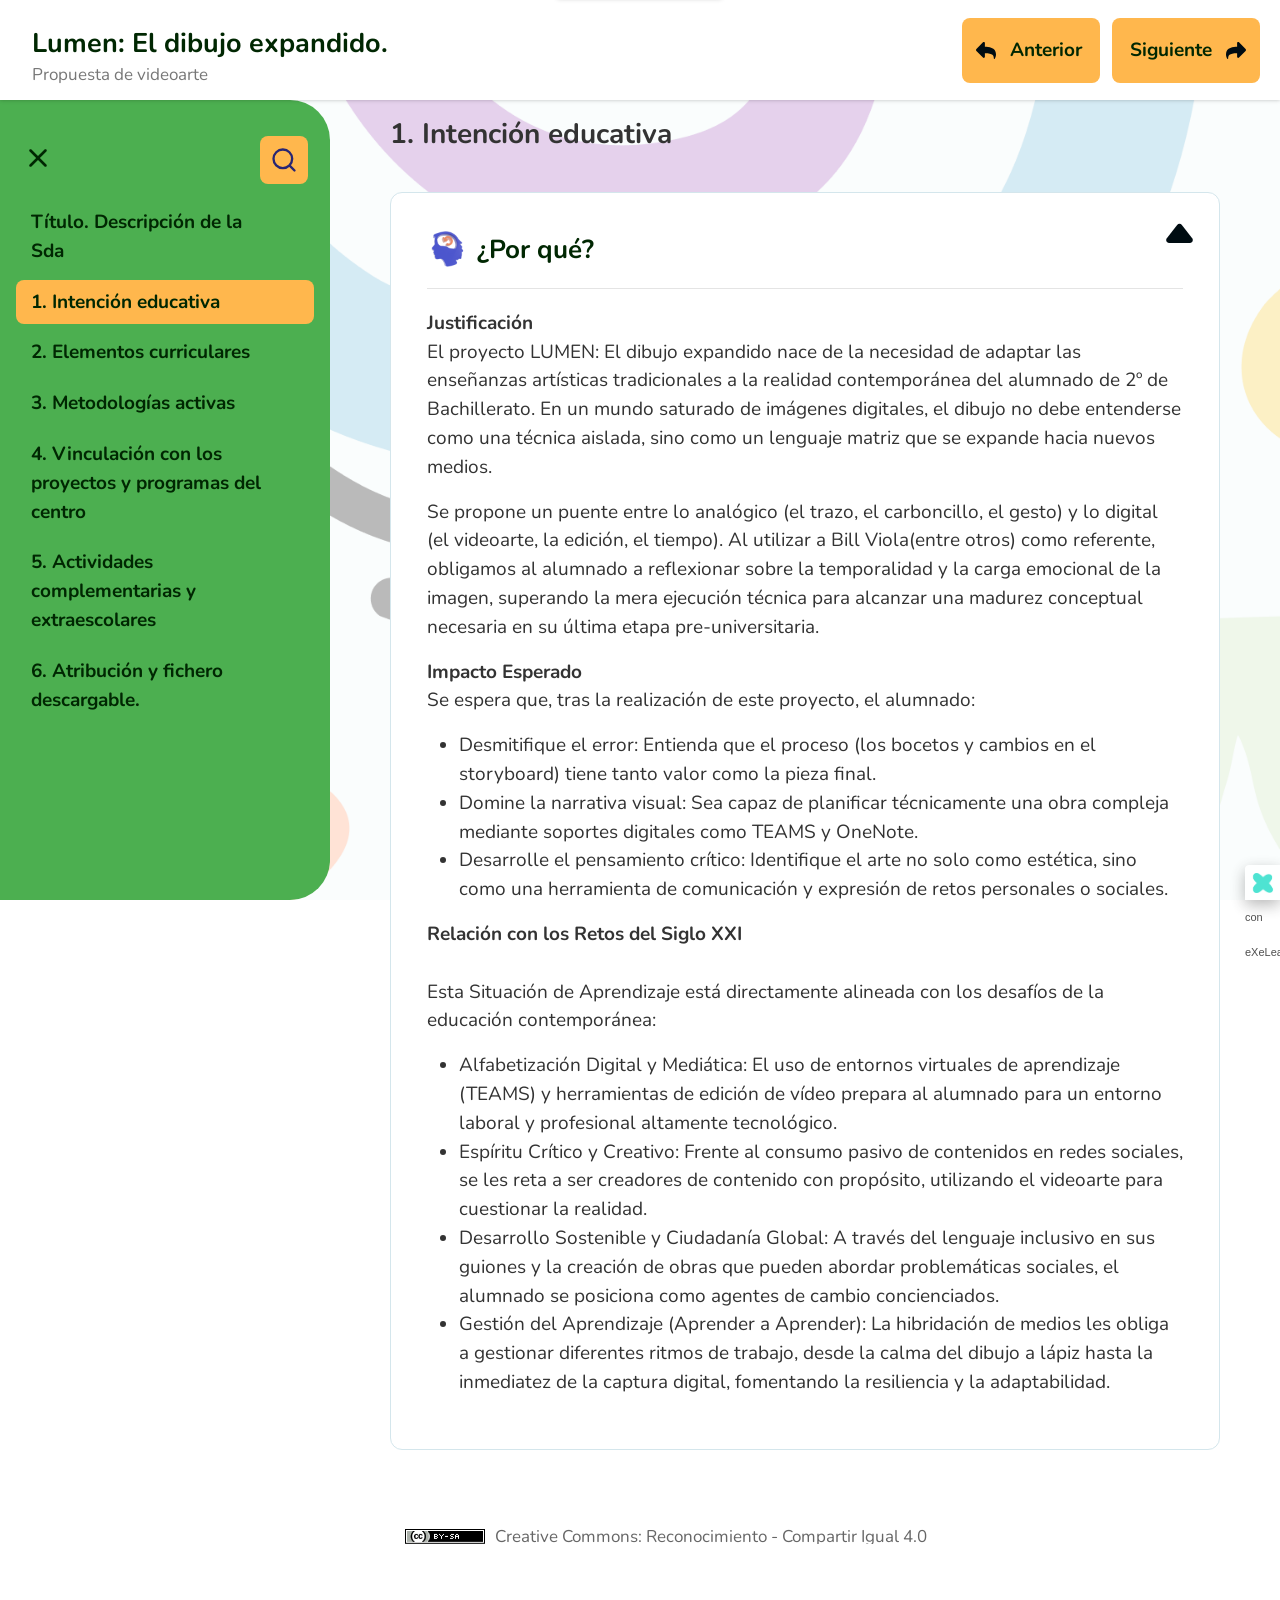
==== commit 11dd49fc: "Add files via upload" ====
--- a/html/1-intencion-educativa.html
+++ b/html/1-intencion-educativa.html
@@ -1,5 +1,5 @@
 <!DOCTYPE html>
-<html lang="es" id="exe-page-mopy9gt0-d9lezo7zp">
+<html lang="es" id="exe-page-mossem6j-d0n572new">
 <head>
 <meta charset="utf-8">
 <meta name="generator" content="eXeLearning v4.0.0">
@@ -33,7 +33,7 @@
 </head>
 <body class="exe-export exe-web-site">
 <script>document.body.className+=" js"</script>
-<div class="exe-content exe-export pre-js siteNav-hidden"><a href="#page-mopy9gt0-d9lezo7zp" id="skipNav">Skip to content</a> <nav id="siteNav">
+<div class="exe-content exe-export pre-js siteNav-hidden"><a href="#page-mossem6j-d0n572new" id="skipNav">Skip to content</a> <nav id="siteNav">
 <ul>
 <li> <a href="../index.html" class="main-node no-ch">Título. Descripción de la Sda</a>
 </li>
@@ -50,13 +50,13 @@
 <li> <a href="../html/6-atribucion-y-fichero-descargable.html" class="no-ch">6. Atribución y fichero descargable.</a>
 </li>
 </ul>
-</nav><main id="page-mopy9gt0-d9lezo7zp" class="page"> <div id="exe-client-search" data-block-order-string="Caja %e" data-no-results-string="Sin resultados.">
+</nav><main id="page-mossem6j-d0n572new" class="page"> <div id="exe-client-search" data-block-order-string="Caja %e" data-no-results-string="Sin resultados.">
 </div>
 <header class="main-header">
 <div class="package-header"><p class="package-title">Lumen: El dibujo expandido.</p>
 <p class="package-subtitle">Propuesta de videoarte</p></div>
 <div class="page-header"><h1 class="page-title">1. Intención educativa</h1></div>
-</header><div id="page-content-page-mopy9gt0-d9lezo7zp" class="page-content">
+</header><div id="page-content-page-mossem6j-d0n572new" class="page-content">
 <article id="block-mopqwg3k-4oeb1uh8g" class="box">
 <header class="box-head">
 <div class="box-icon exe-icon">
@@ -69,8 +69,22 @@
 <div class="box-content">
 <div id="idevice-mopqwg3k-d2ndpuplj" class="idevice_node text" data-idevice-path="../idevices/text/" data-idevice-type="text" data-idevice-component-type="json" data-idevice-json-data="{&quot;ideviceId&quot;:&quot;idevice-mopqwg3k-d2ndpuplj&quot;}">
 <div class="exe-text-template">
-    <p><strong>Justificación:</strong> Explorar el dibujo no como un fin estático, sino como parte de un lenguaje temporal y tecnológico. Se busca que el alumnado comprenda la transición del arte plástico tradicional a las nuevas narrativas visuales del siglo XXI.</p>
-<p><strong>ODS:</strong> ODS 4 (Educación de Calidad) y Reto de Alfabetización Mediática: Capacidad de crear y deconstruir mensajes visuales complejos.</p>
+    <p><strong>Justificación</strong><br />El proyecto LUMEN: El dibujo expandido nace de la necesidad de adaptar las enseñanzas artísticas tradicionales a la realidad contemporánea del alumnado de 2º de Bachillerato. En un mundo saturado de imágenes digitales, el dibujo no debe entenderse como una técnica aislada, sino como un lenguaje matriz que se expande hacia nuevos medios.</p>
+<p>Se propone un puente entre lo analógico (el trazo, el carboncillo, el gesto) y lo digital (el videoarte, la edición, el tiempo). Al utilizar a Bill Viola(entre otros) como referente, obligamos al alumnado a reflexionar sobre la temporalidad y la carga emocional de la imagen, superando la mera ejecución técnica para alcanzar una madurez conceptual necesaria en su última etapa pre-universitaria.</p>
+<p><strong>Impacto Esperado</strong><br />Se espera que, tras la realización de este proyecto, el alumnado:</p>
+<ul>
+<li>Desmitifique el error: Entienda que el proceso (los bocetos y cambios en el storyboard) tiene tanto valor como la pieza final.</li>
+<li>Domine la narrativa visual: Sea capaz de planificar técnicamente una obra compleja mediante soportes digitales como TEAMS y OneNote.</li>
+<li>Desarrolle el pensamiento crítico: Identifique el arte no solo como estética, sino como una herramienta de comunicación y expresión de retos personales o sociales.</li>
+</ul>
+<p></p>
+<p><strong>Relación con los Retos del Siglo XXI<br /></strong><br />Esta Situación de Aprendizaje está directamente alineada con los desafíos de la educación contemporánea:</p>
+<ul>
+<li>Alfabetización Digital y Mediática: El uso de entornos virtuales de aprendizaje (TEAMS) y herramientas de edición de vídeo prepara al alumnado para un entorno laboral y profesional altamente tecnológico.</li>
+<li>Espíritu Crítico y Creativo: Frente al consumo pasivo de contenidos en redes sociales, se les reta a ser creadores de contenido con propósito, utilizando el videoarte para cuestionar la realidad.</li>
+<li>Desarrollo Sostenible y Ciudadanía Global: A través del lenguaje inclusivo en sus guiones y la creación de obras que pueden abordar problemáticas sociales, el alumnado se posiciona como agentes de cambio concienciados.</li>
+<li>Gestión del Aprendizaje (Aprender a Aprender): La hibridación de medios les obliga a gestionar diferentes ritmos de trabajo, desde la calma del dibujo a lápiz hasta la inmediatez de la captura digital, fomentando la resiliencia y la adaptabilidad.</li>
+</ul>
 </div>
 </div>
 </div>
